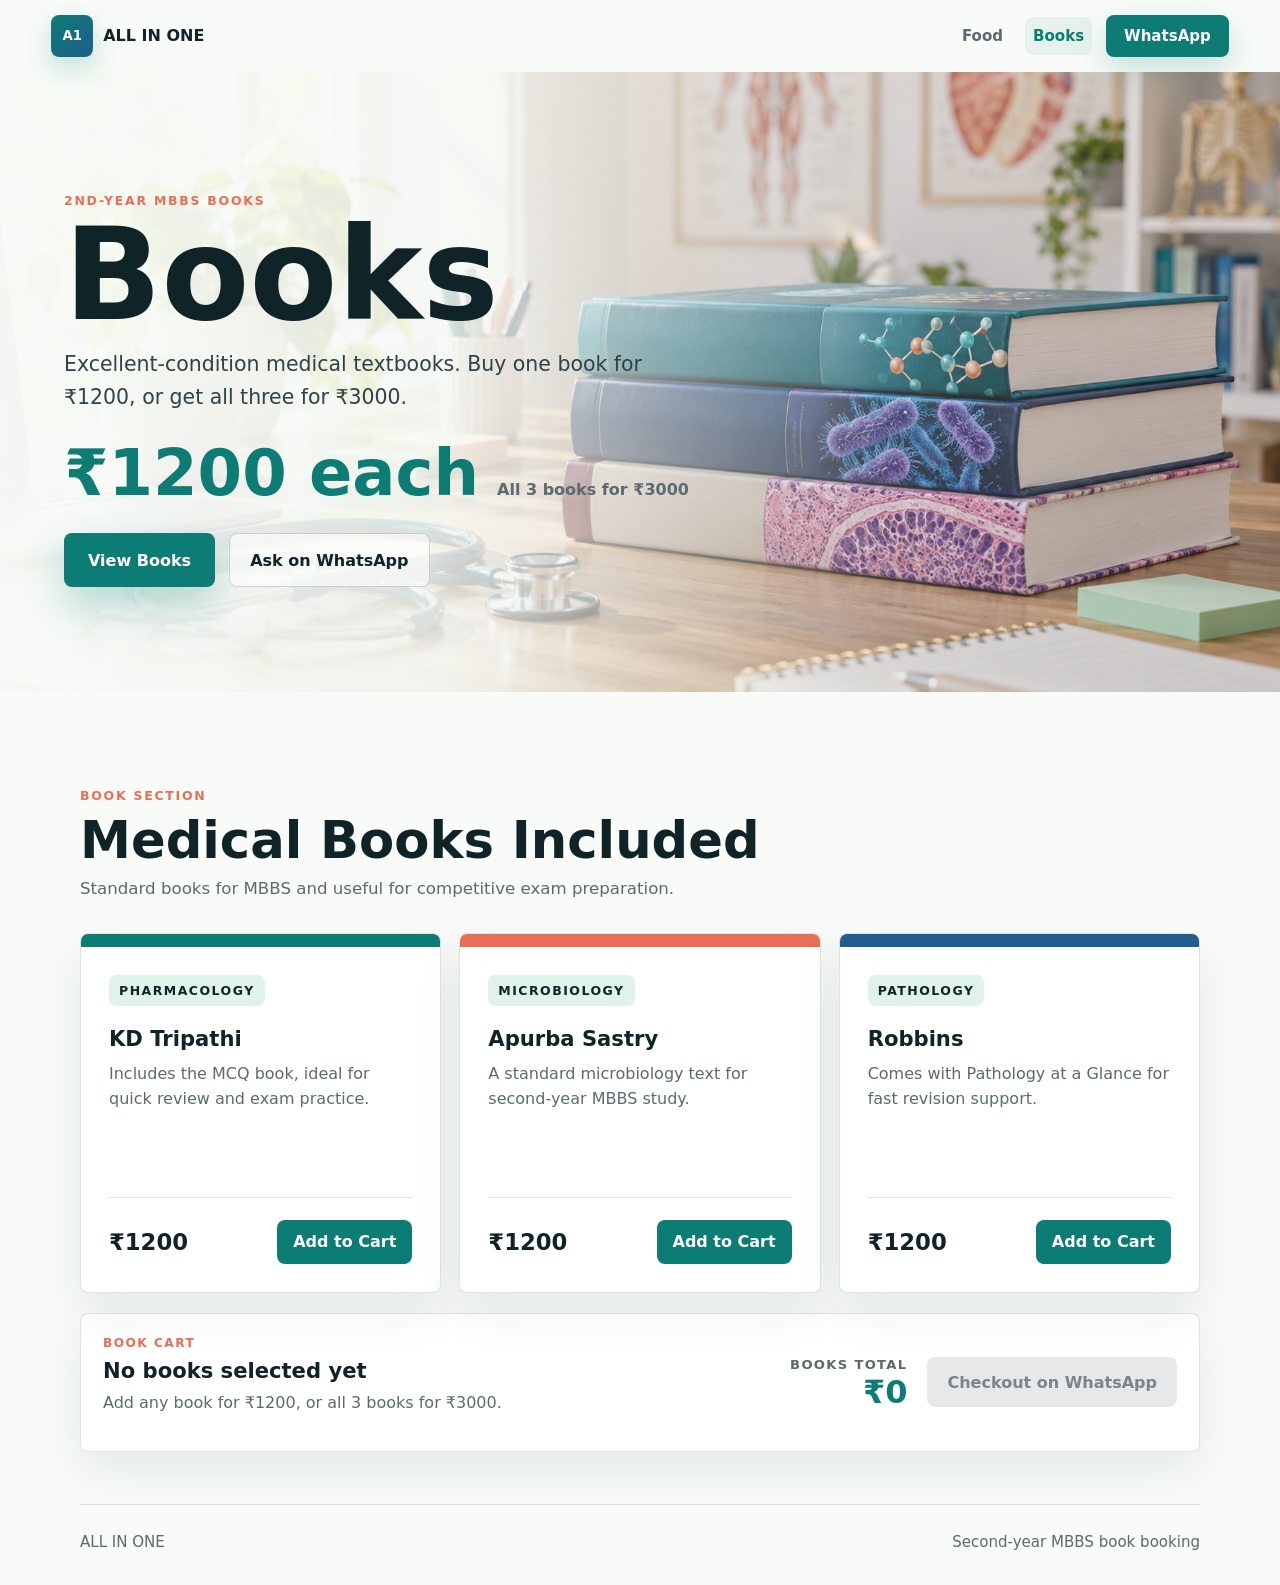
==== books.html @ ade4d728 "Initial commit: PES ALL IN ONE web application" ====
<!DOCTYPE html>
<html lang="en">
  <head>
    <meta charset="UTF-8" />
    <meta name="viewport" content="width=device-width, initial-scale=1.0" />
    <title>ALL IN ONE | MBBS Books</title>
    <meta
      name="description"
      content="Second-year MBBS books: KD Tripathi, Apurba Sastry, and Robbins. Book through WhatsApp."
    />
    <link rel="stylesheet" href="styles.css" />
  </head>
  <body data-page="books">
    <header class="site-header" aria-label="ALL IN ONE books header">
      <a class="brand" href="index.html" aria-label="ALL IN ONE home">
        <span class="brand-mark">A1</span>
        <span>ALL IN ONE</span>
      </a>
      <nav class="nav-actions" aria-label="Primary pages">
        <a href="food.html">Food</a>
        <a class="active" href="books.html">Books</a>
        <a class="nav-button js-whatsapp-link" href="#">WhatsApp</a>
      </nav>
    </header>

    <main>
      <section class="hero page-hero" aria-label="Books hero">
        <img
          class="hero-image"
          src="assets/medico-books-hero.png"
          alt="A neat study desk with stacked medical textbooks and a stethoscope"
        />
        <div class="hero-overlay" aria-hidden="true"></div>
        <div class="hero-content">
          <p class="eyebrow">2nd-Year MBBS Books</p>
          <h1>Books</h1>
          <p class="hero-copy">
            Excellent-condition medical textbooks. Buy one book for ₹1200, or get all three for ₹3000.
          </p>
          <div class="hero-price" aria-label="Book prices">
            <span class="price">₹1200 each</span>
            <span class="compare">All 3 books for ₹3000</span>
          </div>
          <div class="hero-actions">
            <a class="primary-action" href="#books-menu">View Books</a>
            <a class="secondary-action js-whatsapp-link" href="#">Ask on WhatsApp</a>
          </div>
        </div>
      </section>

      <section class="catalog-section" id="books-menu" aria-labelledby="books-title">
        <div class="section-heading">
          <p class="eyebrow">Book Section</p>
          <h2 id="books-title">Medical Books Included</h2>
          <p class="section-copy">Standard books for MBBS and useful for competitive exam preparation.</p>
        </div>

        <div class="book-grid">
          <article class="book-card">
            <div class="book-color pharmacology" aria-hidden="true"></div>
            <div class="book-details">
              <p class="subject">Pharmacology</p>
              <h3>KD Tripathi</h3>
              <p>Includes the MCQ book, ideal for quick review and exam practice.</p>
              <div class="book-buy-row">
                <span class="book-price">₹1200</span>
                <button class="cart-button js-cart-toggle" type="button" data-book-id="kd-tripathi">Add to Cart</button>
              </div>
            </div>
          </article>

          <article class="book-card">
            <div class="book-color microbiology" aria-hidden="true"></div>
            <div class="book-details">
              <p class="subject">Microbiology</p>
              <h3>Apurba Sastry</h3>
              <p>A standard microbiology text for second-year MBBS study.</p>
              <div class="book-buy-row">
                <span class="book-price">₹1200</span>
                <button class="cart-button js-cart-toggle" type="button" data-book-id="apurba-sastry">Add to Cart</button>
              </div>
            </div>
          </article>

          <article class="book-card">
            <div class="book-color pathology" aria-hidden="true"></div>
            <div class="book-details">
              <p class="subject">Pathology</p>
              <h3>Robbins</h3>
              <p>Comes with Pathology at a Glance for fast revision support.</p>
              <div class="book-buy-row">
                <span class="book-price">₹1200</span>
                <button class="cart-button js-cart-toggle" type="button" data-book-id="robbins">Add to Cart</button>
              </div>
            </div>
          </article>
        </div>

        <aside class="cart-panel" aria-label="Books cart summary">
          <div>
            <div class="cart-header-row">
              <p class="cart-label">Book Cart</p>
              <button type="button" class="cart-clear-btn" id="cart-clear-btn" style="display: none;" aria-label="Clear all books">Clear all</button>
            </div>
            <h3 id="cart-title">No books selected yet</h3>
            <p class="cart-note" id="cart-note">Add any book for ₹1200, or all 3 books for ₹3000.</p>
            <ul class="cart-items" id="cart-items"></ul>
          </div>
          <div class="cart-total" aria-live="polite">
            <span id="cart-total-label">Books Total</span>
            <strong id="cart-total">₹0</strong>
          </div>
          <a class="cart-checkout js-whatsapp-link" href="#" aria-disabled="true">Checkout on WhatsApp</a>
        </aside>
      </section>
    </main>

    <footer class="site-footer">
      <span>ALL IN ONE</span>
      <span>Second-year MBBS book booking</span>
    </footer>

    <script src="script.js"></script>
  </body>
</html>
---- styles.css ----
:root {
  --ink: #102326;
  --muted: #5c6a70;
  --paper: #f8fbf7;
  --teal: #0d7c75;
  --mint: #dff3ea;
  --coral: #e86f56;
  --sun: #f8c867;
  --blue: #1f5d8c;
  --line: rgba(16, 35, 38, 0.12);
  --shadow: 0 24px 70px rgba(16, 35, 38, 0.16);
  font-family: Inter, ui-sans-serif, system-ui, -apple-system, BlinkMacSystemFont, "Segoe UI", sans-serif;
}

* {
  box-sizing: border-box;
}

html {
  scroll-behavior: smooth;
}

body {
  margin: 0;
  color: var(--ink);
  background: var(--paper);
  min-width: 320px;
}

a {
  color: inherit;
  text-decoration: none;
}

button,
select,
a {
  -webkit-tap-highlight-color: transparent;
}

a:focus-visible,
button:focus-visible,
select:focus-visible {
  outline: 3px solid rgba(232, 111, 86, 0.45);
  outline-offset: 3px;
}

.site-header {
  position: sticky;
  top: 0;
  z-index: 20;
  display: flex;
  align-items: center;
  justify-content: space-between;
  gap: 18px;
  min-height: 72px;
  padding: 14px clamp(18px, 4vw, 56px);
  border-bottom: 1px solid rgba(255, 255, 255, 0.26);
  background: rgba(248, 251, 247, 0.86);
  backdrop-filter: blur(18px);
}

.brand {
  display: inline-flex;
  align-items: center;
  gap: 10px;
  font-weight: 800;
  letter-spacing: 0;
  transition: transform 160ms ease;
}

.brand:hover {
  transform: translateY(-1px);
}

.brand-mark {
  display: grid;
  place-items: center;
  width: 42px;
  height: 42px;
  border-radius: 8px;
  color: #fff;
  background: linear-gradient(135deg, var(--teal), var(--blue));
  box-shadow: 0 10px 28px rgba(13, 124, 117, 0.24);
  font-size: 0.83rem;
}

.nav-actions {
  display: flex;
  align-items: center;
  gap: 14px;
  color: var(--muted);
  font-weight: 700;
  font-size: 0.94rem;
}

.nav-actions a {
  border-radius: 8px;
  transition: color 160ms ease, background 160ms ease, transform 160ms ease;
}

.nav-actions a:not(.nav-button) {
  padding: 10px 8px;
}

.nav-actions a:hover {
  color: var(--teal);
  transform: translateY(-1px);
}

.nav-actions a.active {
  color: var(--teal);
  background: rgba(13, 124, 117, 0.08);
}

.nav-button {
  display: inline-flex;
  align-items: center;
  justify-content: center;
  min-height: 42px;
  padding: 0 18px;
  border-radius: 8px;
  color: #fff;
  background: var(--teal);
  box-shadow: 0 12px 30px rgba(13, 124, 117, 0.22);
}

.nav-button:hover {
  color: #fff;
  background: #0b6d67;
  box-shadow: 0 16px 34px rgba(13, 124, 117, 0.28);
}

.hero {
  position: relative;
  min-height: min(760px, calc(100svh - 66px));
  isolation: isolate;
  overflow: hidden;
  display: grid;
  align-items: center;
  padding: clamp(44px, 7vw, 92px) clamp(18px, 5vw, 74px);
}

.landing-hero {
  position: relative;
  min-height: min(760px, calc(100svh - 66px));
  isolation: isolate;
  overflow: hidden;
  display: grid;
  align-items: center;
  padding: clamp(44px, 7vw, 92px) clamp(18px, 5vw, 74px);
}

.page-hero {
  min-height: min(620px, calc(100svh - 66px));
}

.hero-image,
.hero-overlay {
  position: absolute;
  inset: 0;
  width: 100%;
  height: 100%;
}

.hero-image {
  z-index: -3;
  object-fit: cover;
  object-position: 64% center;
}

.hero-overlay {
  z-index: -2;
  background:
    linear-gradient(90deg, rgba(248, 251, 247, 0.98) 0%, rgba(248, 251, 247, 0.88) 33%, rgba(248, 251, 247, 0.22) 69%, rgba(248, 251, 247, 0.05) 100%),
    linear-gradient(0deg, rgba(16, 35, 38, 0.1), rgba(16, 35, 38, 0.02));
}

.hero-content {
  max-width: 670px;
  padding-top: 16px;
}

.landing-content {
  max-width: 900px;
  padding-top: 16px;
}

.eyebrow {
  margin: 0 0 12px;
  color: var(--coral);
  font-size: 0.78rem;
  font-weight: 900;
  letter-spacing: 0.14em;
  text-transform: uppercase;
}

h1,
h2,
h3,
p {
  margin-top: 0;
}

h1 {
  margin-bottom: 18px;
  font-size: clamp(3.5rem, 10vw, 8.5rem);
  line-height: 0.86;
  letter-spacing: 0;
}

h2 {
  margin-bottom: 10px;
  font-size: clamp(2rem, 4vw, 3.6rem);
  line-height: 1;
  letter-spacing: 0;
}

h3 {
  margin-bottom: 10px;
  font-size: 1.32rem;
  letter-spacing: 0;
}

.hero-copy {
  max-width: 590px;
  color: #2f4248;
  font-size: clamp(1.05rem, 2vw, 1.28rem);
  line-height: 1.6;
}

.hero-price {
  display: flex;
  align-items: baseline;
  flex-wrap: wrap;
  gap: 12px 18px;
  margin: 28px 0;
}

.price {
  font-size: clamp(2.4rem, 5vw, 4.4rem);
  line-height: 1;
  font-weight: 900;
  color: var(--teal);
}

.compare {
  color: var(--muted);
  font-weight: 800;
}

.hero-actions {
  display: flex;
  align-items: center;
  flex-wrap: wrap;
  gap: 14px;
}

.choice-grid {
  display: grid;
  grid-template-columns: repeat(2, minmax(0, 1fr));
  gap: 18px;
  max-width: 840px;
  margin-top: 36px;
}

.choice-card {
  display: grid;
  grid-template-columns: auto 1fr;
  align-items: center;
  gap: 16px;
  min-height: 138px;
  padding: 22px;
  border: 1px solid rgba(16, 35, 38, 0.12);
  border-radius: 8px;
  background: rgba(255, 255, 255, 0.82);
  box-shadow: 0 20px 54px rgba(16, 35, 38, 0.14);
  backdrop-filter: blur(12px);
  transition: transform 180ms ease, box-shadow 180ms ease, border-color 180ms ease;
}

.choice-card:hover {
  transform: translateY(-4px);
  border-color: rgba(13, 124, 117, 0.28);
  box-shadow: 0 24px 64px rgba(16, 35, 38, 0.18);
}

.choice-icon {
  display: grid;
  place-items: center;
  width: 58px;
  height: 58px;
  border-radius: 8px;
  color: #fff;
  font-weight: 900;
}

.food-choice .choice-icon {
  background: linear-gradient(135deg, var(--coral), var(--sun));
}

.book-choice .choice-icon {
  background: linear-gradient(135deg, var(--teal), var(--blue));
}

.choice-card strong,
.choice-card small {
  display: block;
}

.choice-card strong {
  margin-bottom: 8px;
  font-size: 1.42rem;
}

.choice-card small {
  color: var(--muted);
  font-size: 0.96rem;
  line-height: 1.45;
}

.primary-action,
.secondary-action {
  display: inline-flex;
  align-items: center;
  justify-content: center;
  min-height: 54px;
  border-radius: 8px;
  font-weight: 900;
  transition: transform 160ms ease, box-shadow 160ms ease, background 160ms ease, border-color 160ms ease, color 160ms ease;
}

.primary-action {
  gap: 10px;
  padding: 0 24px;
  color: #fff;
  background: var(--teal);
  box-shadow: 0 18px 42px rgba(13, 124, 117, 0.28);
}

.primary-action:hover {
  transform: translateY(-2px);
  background: #0b6d67;
  box-shadow: 0 22px 50px rgba(13, 124, 117, 0.34);
}

.primary-action.dark {
  background: var(--ink);
  box-shadow: none;
}

.secondary-action {
  padding: 0 20px;
  border: 1px solid rgba(16, 35, 38, 0.18);
  background: rgba(255, 255, 255, 0.62);
  color: var(--ink);
}

.secondary-action:hover {
  transform: translateY(-2px);
  border-color: rgba(13, 124, 117, 0.36);
  background: #fff;
  box-shadow: 0 14px 32px rgba(16, 35, 38, 0.1);
}

.button-icon {
  display: inline-grid;
  place-items: center;
  width: 22px;
  height: 22px;
  flex: 0 0 auto;
}

.button-icon svg {
  display: block;
  width: 100%;
  height: 100%;
  fill: currentColor;
}

.value-strip {
  display: grid;
  grid-template-columns: repeat(3, minmax(0, 1fr));
  gap: 1px;
  width: min(1120px, calc(100% - 36px));
  margin: -44px auto 0;
  position: relative;
  z-index: 4;
  overflow: hidden;
  border-radius: 8px;
  background: var(--line);
  box-shadow: var(--shadow);
}

.value-strip div {
  min-height: 118px;
  padding: 26px;
  background: #fff;
}

.value-strip strong,
.value-strip span {
  display: block;
}

.value-strip strong {
  margin-bottom: 8px;
  font-size: 1.05rem;
}

.value-strip span {
  color: var(--muted);
  line-height: 1.45;
}

.catalog-section {
  width: min(1120px, calc(100% - 36px));
  margin: 96px auto 0;
}

.section-heading {
  max-width: 760px;
  margin-bottom: 30px;
}

.section-copy {
  margin-bottom: 0;
  color: var(--muted);
  font-size: 1.04rem;
  line-height: 1.6;
}

.books-section {
  margin-top: 72px;
}

.book-grid {
  display: grid;
  grid-template-columns: repeat(auto-fit, minmax(min(100%, 260px), 1fr));
  gap: 18px;
}

.food-grid {
  display: grid;
  grid-template-columns: repeat(auto-fit, minmax(min(100%, 260px), 1fr));
  gap: 18px;
}

.food-card {
  display: grid;
  gap: 18px;
  min-height: 370px;
  padding: 24px;
  border: 1px solid var(--line);
  border-radius: 8px;
  background: #fff;
  box-shadow: 0 18px 46px rgba(16, 35, 38, 0.08);
  transition: transform 180ms ease, box-shadow 180ms ease, border-color 180ms ease;
}

.food-card:hover,
.book-card:hover {
  transform: translateY(-4px);
  border-color: rgba(13, 124, 117, 0.24);
  box-shadow: 0 24px 58px rgba(16, 35, 38, 0.13);
}

.food-icon {
  display: grid;
  place-items: center;
  width: 56px;
  height: 56px;
  border-radius: 8px;
  color: #fff;
  background: linear-gradient(135deg, var(--coral), var(--sun));
  font-size: 0.86rem;
  font-weight: 900;
}

.food-card p:not(.subject) {
  margin-bottom: 0;
  color: var(--muted);
  line-height: 1.6;
}

.food-card label {
  display: grid;
  gap: 8px;
  margin-top: auto;
  color: var(--muted);
  font-size: 0.82rem;
  font-weight: 900;
  text-transform: uppercase;
  letter-spacing: 0.1em;
}

.food-serving {
  width: 100%;
  min-height: 46px;
  padding: 0 12px;
  border: 1px solid var(--line);
  border-radius: 8px;
  color: var(--ink);
  background: #fff;
  font: inherit;
  font-weight: 800;
  text-transform: none;
  letter-spacing: 0;
  transition: border-color 160ms ease, box-shadow 160ms ease;
}

.food-serving:hover,
.food-serving:focus {
  border-color: rgba(13, 124, 117, 0.44);
  box-shadow: 0 0 0 4px rgba(13, 124, 117, 0.08);
}

.book-card {
  display: grid;
  grid-template-rows: 13px 1fr;
  min-height: 360px;
  overflow: hidden;
  border: 1px solid var(--line);
  border-radius: 8px;
  background: #fff;
  box-shadow: 0 18px 46px rgba(16, 35, 38, 0.08);
  transition: transform 180ms ease, box-shadow 180ms ease, border-color 180ms ease;
}

.book-color {
  width: 100%;
}

.pharmacology {
  background: var(--teal);
}

.microbiology {
  background: var(--coral);
}

.pathology {
  background: var(--blue);
}

.book-details {
  display: flex;
  flex-direction: column;
  padding: 28px;
}

.subject {
  width: fit-content;
  margin-bottom: 20px;
  padding: 8px 10px;
  border-radius: 8px;
  color: var(--ink);
  background: var(--mint);
  font-size: 0.78rem;
  font-weight: 900;
  text-transform: uppercase;
  letter-spacing: 0.12em;
}

.book-details > p:last-of-type {
  margin-bottom: 24px;
  color: var(--muted);
  line-height: 1.6;
}

.book-buy-row {
  display: flex;
  align-items: center;
  justify-content: space-between;
  gap: 12px;
  margin-top: auto;
  padding-top: 22px;
  border-top: 1px solid var(--line);
}

.book-price {
  color: var(--ink);
  font-size: 1.42rem;
  font-weight: 900;
}

.cart-button,
.cart-checkout {
  border: 0;
  border-radius: 8px;
  font: inherit;
  font-weight: 900;
  cursor: pointer;
  transition: transform 160ms ease, background 160ms ease, color 160ms ease, box-shadow 160ms ease;
}

.cart-button {
  min-height: 44px;
  padding: 0 16px;
  color: #fff;
  background: var(--teal);
}

.cart-button:hover,
.cart-checkout:hover {
  transform: translateY(-2px);
  box-shadow: 0 14px 30px rgba(16, 35, 38, 0.16);
}

.cart-button:hover {
  background: #0b6d67;
}

.cart-button.is-selected {
  color: var(--ink);
  background: var(--sun);
}

.cart-panel {
  display: grid;
  grid-template-columns: 1fr auto auto;
  align-items: center;
  gap: 20px;
  margin-top: 20px;
  padding: 22px;
  border: 1px solid var(--line);
  border-radius: 8px;
  background: #fff;
  box-shadow: 0 18px 46px rgba(16, 35, 38, 0.08);
}

.cart-header-row {
  display: flex;
  align-items: center;
  justify-content: space-between;
  gap: 12px;
  margin-bottom: 8px;
}

.cart-label {
  margin-bottom: 0;
  color: var(--coral);
  font-size: 0.76rem;
  font-weight: 900;
  letter-spacing: 0.12em;
  text-transform: uppercase;
}

.cart-clear-btn {
  display: inline-flex;
  align-items: center;
  gap: 4px;
  padding: 4px 10px;
  border: 1px solid rgba(220, 38, 38, 0.25);
  border-radius: 6px;
  background: rgba(220, 38, 38, 0.08);
  color: #dc2626;
  font-family: inherit;
  font-size: 0.76rem;
  font-weight: 700;
  cursor: pointer;
  transition: all 0.2s ease;
}

.cart-clear-btn:hover {
  background: #dc2626;
  color: #ffffff;
  border-color: #dc2626;
  box-shadow: 0 4px 12px rgba(220, 38, 38, 0.2);
}

.cart-panel h3 {
  margin-bottom: 8px;
}

.cart-note {
  margin-bottom: 0;
  color: var(--muted);
  line-height: 1.5;
}

.cart-items {
  display: grid;
  gap: 8px;
  margin: 14px 0 0;
  padding: 0;
  list-style: none;
}

.cart-items li {
  display: flex;
  align-items: center;
  justify-content: space-between;
  gap: 12px;
  padding: 8px 12px;
  border-radius: 8px;
  color: var(--ink);
  background: var(--mint);
  font-weight: 800;
  line-height: 1.35;
  transition: transform 0.15s ease, background 0.15s ease;
}

.cart-item-name {
  flex: 1;
  min-width: 0;
  word-break: break-word;
}

.cart-item-remove {
  display: inline-flex;
  align-items: center;
  gap: 6px;
  padding: 5px 10px;
  border: 1px solid rgba(220, 38, 38, 0.25);
  border-radius: 6px;
  background: #ffffff;
  color: #dc2626;
  font-family: inherit;
  font-size: 0.78rem;
  font-weight: 700;
  line-height: 1;
  cursor: pointer;
  flex-shrink: 0;
  transition: all 0.18s ease;
  box-shadow: 0 1px 3px rgba(16, 35, 38, 0.06);
}

.cart-item-remove svg {
  display: block;
  flex-shrink: 0;
}

.cart-item-remove:hover {
  background: #dc2626;
  border-color: #dc2626;
  color: #ffffff;
  transform: translateY(-1px);
  box-shadow: 0 4px 12px rgba(220, 38, 38, 0.25);
}

.cart-item-remove:active {
  transform: translateY(0);
}

.cart-total {
  display: grid;
  gap: 4px;
  min-width: 118px;
  text-align: right;
}

.cart-total span {
  color: var(--muted);
  font-size: 0.82rem;
  font-weight: 800;
  text-transform: uppercase;
  letter-spacing: 0.1em;
}

.cart-total strong {
  color: var(--teal);
  font-size: 2rem;
  line-height: 1;
}

.cart-checkout {
  display: inline-flex;
  align-items: center;
  justify-content: center;
  min-height: 50px;
  padding: 0 20px;
  color: #fff;
  background: var(--ink);
  white-space: nowrap;
}

.cart-checkout[aria-disabled="true"] {
  pointer-events: none;
  color: rgba(16, 35, 38, 0.5);
  background: rgba(16, 35, 38, 0.1);
}

.booking-section {
  display: flex;
  align-items: center;
  justify-content: space-between;
  gap: 28px;
  width: min(1120px, calc(100% - 36px));
  margin: 42px auto 0;
  padding: clamp(28px, 5vw, 52px);
  border-radius: 8px;
  color: #fff;
  background:
    linear-gradient(135deg, rgba(16, 35, 38, 0.96), rgba(13, 124, 117, 0.92)),
    radial-gradient(circle at 85% 20%, rgba(248, 200, 103, 0.42), transparent 28%);
}

.booking-copy {
  max-width: 680px;
}

.booking-copy .eyebrow {
  color: var(--sun);
}

.booking-copy p:last-child {
  margin-bottom: 0;
  color: rgba(255, 255, 255, 0.78);
  line-height: 1.6;
}

.site-footer {
  display: flex;
  align-items: center;
  justify-content: space-between;
  gap: 16px;
  width: min(1120px, calc(100% - 36px));
  margin: 52px auto 0;
  padding: 28px 0 34px;
  color: var(--muted);
  border-top: 1px solid var(--line);
  font-size: 0.94rem;
}

@media (max-width: 920px) {
  .cart-panel {
    grid-template-columns: 1fr;
    align-items: stretch;
  }

  .cart-total {
    text-align: left;
  }

  .cart-checkout {
    width: 100%;
  }
}

@media (max-width: 820px) {
  .site-header {
    min-height: 64px;
    padding-block: 12px;
  }

  .nav-actions {
    gap: 8px;
    font-size: 0.9rem;
  }

  .nav-actions a:not(.nav-button) {
    padding-inline: 7px;
  }

  .hero,
  .landing-hero,
  .page-hero {
    min-height: auto;
    padding: 58px 18px 86px;
  }

  .hero-image {
    object-position: 72% center;
  }

  .hero-overlay {
    background:
      linear-gradient(180deg, rgba(248, 251, 247, 0.98) 0%, rgba(248, 251, 247, 0.91) 55%, rgba(248, 251, 247, 0.36) 100%),
      linear-gradient(90deg, rgba(248, 251, 247, 0.96), rgba(248, 251, 247, 0.5));
  }

  h1 {
    font-size: clamp(3.2rem, 16vw, 5.8rem);
  }

  h2 {
    font-size: clamp(2rem, 8vw, 3.1rem);
  }

  .choice-grid,
  .booking-section {
    grid-template-columns: 1fr;
  }

  .value-strip {
    grid-template-columns: 1fr;
    margin-top: -44px;
  }

  .value-strip div {
    min-height: auto;
  }

  .booking-section {
    display: grid;
  }

  .catalog-section {
    margin-top: 72px;
  }
}

@media (max-width: 620px) {
  .site-header {
    align-items: stretch;
    flex-direction: column;
    gap: 10px;
    padding-inline: 14px;
  }

  .brand {
    justify-content: space-between;
    width: 100%;
  }

  .nav-actions {
    display: grid;
    grid-template-columns: repeat(3, minmax(0, 1fr));
    width: 100%;
  }

  .nav-actions a {
    justify-content: center;
    text-align: center;
  }

  .nav-actions:not(:has(.nav-button)) {
    grid-template-columns: repeat(2, minmax(0, 1fr));
  }

  .nav-button {
    min-height: 40px;
    padding: 0 10px;
  }

  .hero-actions,
  .choice-card,
  .primary-action,
  .secondary-action {
    width: 100%;
  }

  .choice-card {
    grid-template-columns: 1fr;
    min-height: auto;
  }

  .hero-price {
    display: grid;
    gap: 8px;
  }

  .price {
    font-size: clamp(2rem, 11vw, 3.1rem);
  }

  .book-card,
  .food-card {
    min-height: auto;
  }

  .book-buy-row {
    align-items: stretch;
    flex-direction: column;
  }

  .cart-button {
    width: 100%;
  }

  .site-footer {
    display: grid;
  }
}

@media (max-width: 420px) {
  .hero,
  .landing-hero,
  .page-hero {
    padding-top: 42px;
    padding-bottom: 68px;
  }

  h1 {
    font-size: clamp(2.8rem, 15vw, 4.2rem);
  }

  .hero-copy,
  .section-copy {
    font-size: 1rem;
  }

  .catalog-section,
  .site-footer {
    width: min(100% - 28px, 1120px);
  }

  .food-card,
  .book-details,
  .cart-panel {
    padding: 20px;
  }
}
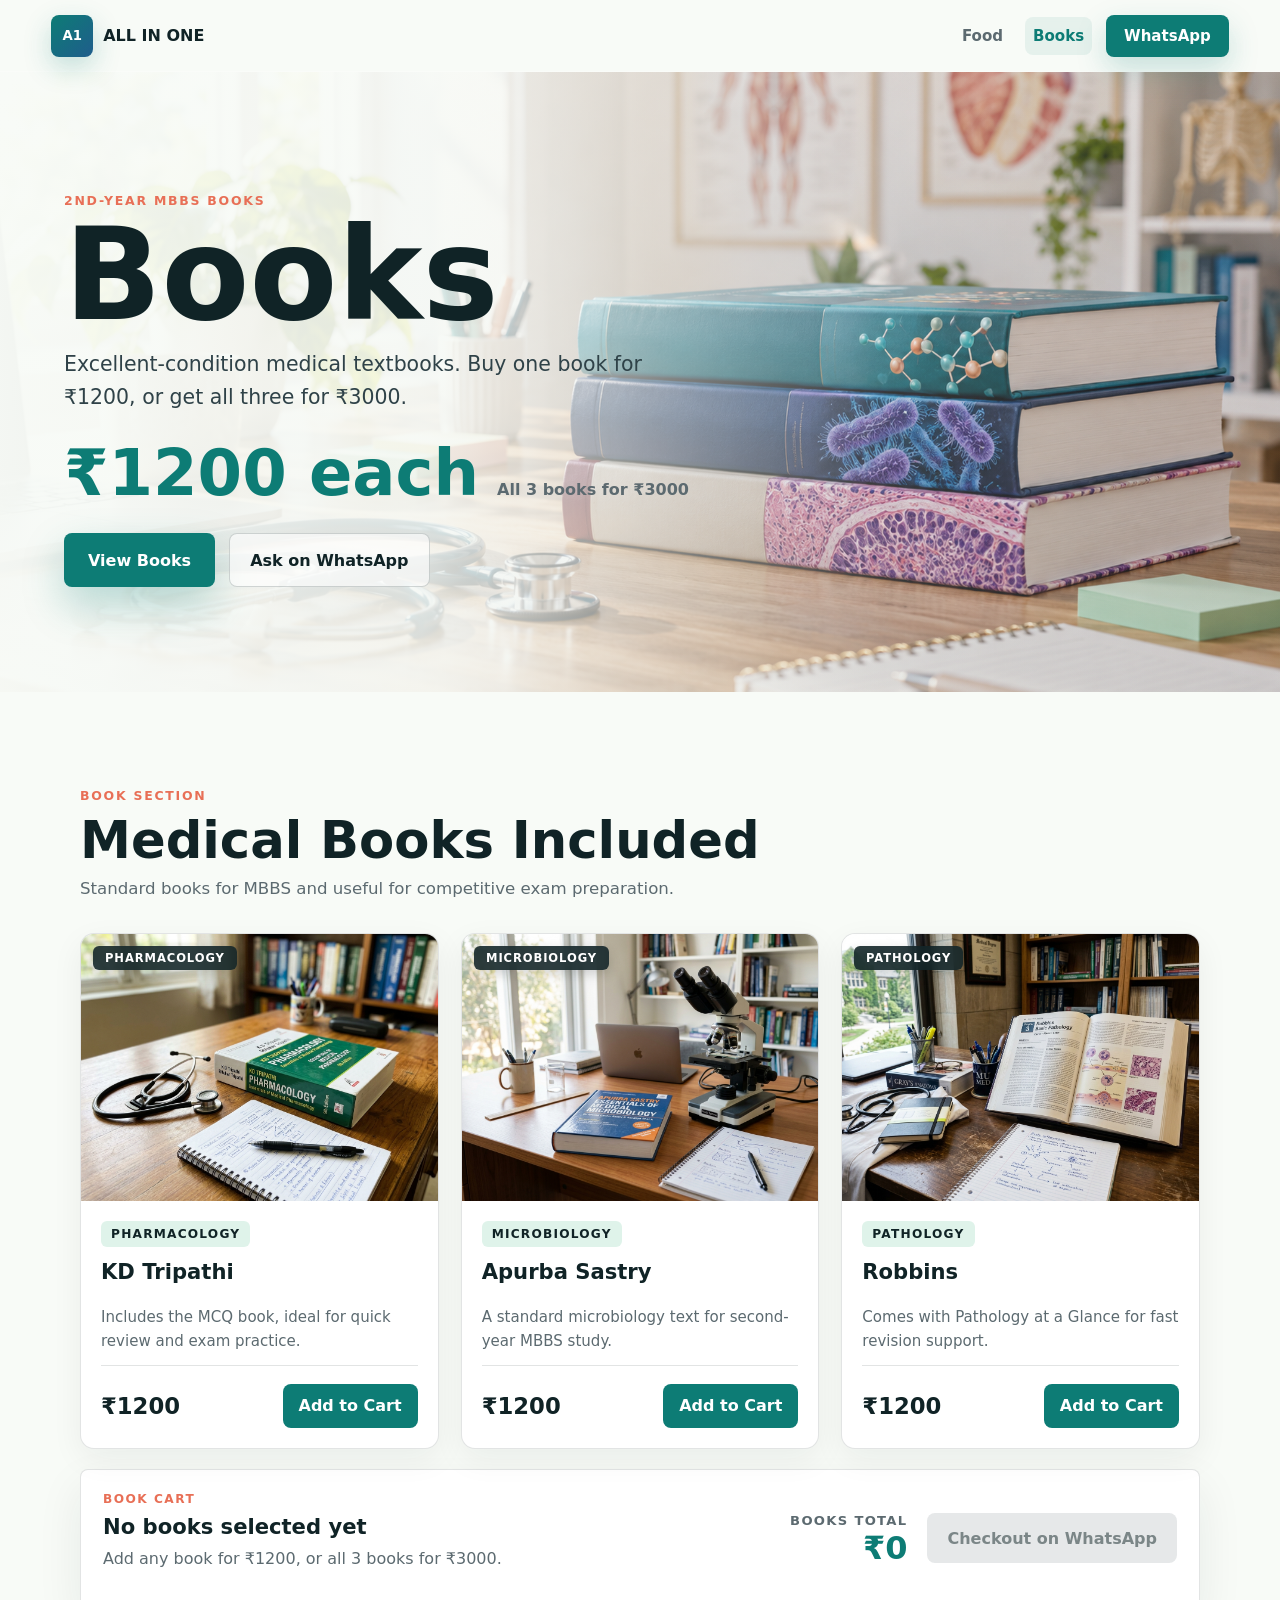
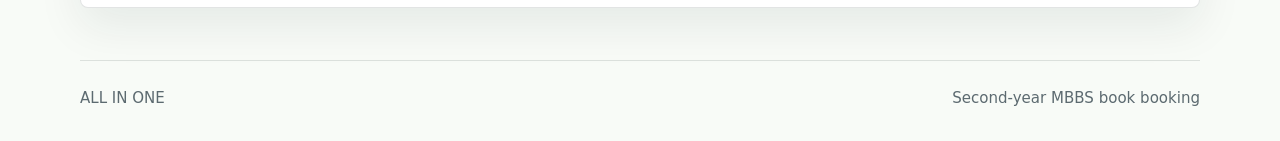
==== commit f341a8c6: "Add high clarity food and book images with enhanced mobile responsiveness" ====
--- a/books.html
+++ b/books.html
@@ -57,7 +57,10 @@
 
         <div class="book-grid">
           <article class="book-card">
-            <div class="book-color pharmacology" aria-hidden="true"></div>
+            <div class="book-media">
+              <img src="assets/book-pharmacology.jpg" alt="KD Tripathi Pharmacology" class="book-img" loading="lazy" />
+              <span class="book-badge">Pharmacology</span>
+            </div>
             <div class="book-details">
               <p class="subject">Pharmacology</p>
               <h3>KD Tripathi</h3>
@@ -70,7 +73,10 @@
           </article>
 
           <article class="book-card">
-            <div class="book-color microbiology" aria-hidden="true"></div>
+            <div class="book-media">
+              <img src="assets/book-microbiology.jpg" alt="Apurba Sastry Microbiology" class="book-img" loading="lazy" />
+              <span class="book-badge">Microbiology</span>
+            </div>
             <div class="book-details">
               <p class="subject">Microbiology</p>
               <h3>Apurba Sastry</h3>
@@ -83,7 +89,10 @@
           </article>
 
           <article class="book-card">
-            <div class="book-color pathology" aria-hidden="true"></div>
+            <div class="book-media">
+              <img src="assets/book-pathology.jpg" alt="Robbins Pathology" class="book-img" loading="lazy" />
+              <span class="book-badge">Pathology</span>
+            </div>
             <div class="book-details">
               <p class="subject">Pathology</p>
               <h3>Robbins</h3>
--- a/styles.css
+++ b/styles.css
@@ -440,47 +440,91 @@
   gap: 18px;
 }
 
-.food-grid {
-  display: grid;
-  grid-template-columns: repeat(auto-fit, minmax(min(100%, 260px), 1fr));
-  gap: 18px;
-}
-
-.food-card {
-  display: grid;
-  gap: 18px;
-  min-height: 370px;
-  padding: 24px;
+.food-grid,
+.book-grid {
+  display: grid;
+  grid-template-columns: repeat(auto-fill, minmax(280px, 1fr));
+  gap: 22px;
+}
+
+.food-card,
+.book-card {
+  display: flex;
+  flex-direction: column;
+  overflow: hidden;
   border: 1px solid var(--line);
-  border-radius: 8px;
+  border-radius: 14px;
   background: #fff;
-  box-shadow: 0 18px 46px rgba(16, 35, 38, 0.08);
-  transition: transform 180ms ease, box-shadow 180ms ease, border-color 180ms ease;
+  box-shadow: 0 10px 32px rgba(16, 35, 38, 0.06);
+  transition: transform 220ms ease, box-shadow 220ms ease, border-color 220ms ease;
 }
 
 .food-card:hover,
 .book-card:hover {
   transform: translateY(-4px);
-  border-color: rgba(13, 124, 117, 0.24);
-  box-shadow: 0 24px 58px rgba(16, 35, 38, 0.13);
-}
-
-.food-icon {
-  display: grid;
-  place-items: center;
-  width: 56px;
-  height: 56px;
-  border-radius: 8px;
+  border-color: rgba(13, 124, 117, 0.3);
+  box-shadow: 0 20px 48px rgba(16, 35, 38, 0.12);
+}
+
+.food-media,
+.book-media {
+  position: relative;
+  width: 100%;
+  aspect-ratio: 4 / 3;
+  overflow: hidden;
+  background: #edf3f0;
+}
+
+.food-img,
+.book-img {
+  width: 100%;
+  height: 100%;
+  object-fit: cover;
+  display: block;
+  transition: transform 380ms cubic-bezier(0.16, 1, 0.3, 1);
+}
+
+.food-card:hover .food-img,
+.book-card:hover .book-img {
+  transform: scale(1.05);
+}
+
+.food-badge,
+.book-badge {
+  position: absolute;
+  top: 12px;
+  left: 12px;
+  padding: 5px 12px;
+  border-radius: 6px;
+  background: rgba(16, 35, 38, 0.88);
+  backdrop-filter: blur(8px);
+  -webkit-backdrop-filter: blur(8px);
   color: #fff;
-  background: linear-gradient(135deg, var(--coral), var(--sun));
-  font-size: 0.86rem;
-  font-weight: 900;
+  font-size: 0.72rem;
+  font-weight: 800;
+  letter-spacing: 0.08em;
+  text-transform: uppercase;
+  box-shadow: 0 4px 12px rgba(0, 0, 0, 0.16);
+}
+
+.food-body {
+  display: flex;
+  flex-direction: column;
+  flex: 1;
+  padding: 20px;
+  gap: 16px;
+}
+
+.food-body > div:first-child {
+  display: grid;
+  gap: 6px;
 }
 
 .food-card p:not(.subject) {
   margin-bottom: 0;
   color: var(--muted);
-  line-height: 1.6;
+  line-height: 1.55;
+  font-size: 0.94rem;
 }
 
 .food-card label {
@@ -496,76 +540,54 @@
 
 .food-serving {
   width: 100%;
-  min-height: 46px;
-  padding: 0 12px;
+  min-height: 48px;
+  padding: 0 14px;
   border: 1px solid var(--line);
   border-radius: 8px;
   color: var(--ink);
   background: #fff;
-  font: inherit;
-  font-weight: 800;
+  font-family: inherit;
+  font-size: 1rem;
+  font-weight: 700;
   text-transform: none;
   letter-spacing: 0;
   transition: border-color 160ms ease, box-shadow 160ms ease;
+  cursor: pointer;
 }
 
 .food-serving:hover,
 .food-serving:focus {
-  border-color: rgba(13, 124, 117, 0.44);
-  box-shadow: 0 0 0 4px rgba(13, 124, 117, 0.08);
-}
-
-.book-card {
-  display: grid;
-  grid-template-rows: 13px 1fr;
-  min-height: 360px;
-  overflow: hidden;
-  border: 1px solid var(--line);
-  border-radius: 8px;
-  background: #fff;
-  box-shadow: 0 18px 46px rgba(16, 35, 38, 0.08);
-  transition: transform 180ms ease, box-shadow 180ms ease, border-color 180ms ease;
-}
-
-.book-color {
-  width: 100%;
-}
-
-.pharmacology {
-  background: var(--teal);
-}
-
-.microbiology {
-  background: var(--coral);
-}
-
-.pathology {
-  background: var(--blue);
+  border-color: rgba(13, 124, 117, 0.5);
+  box-shadow: 0 0 0 4px rgba(13, 124, 117, 0.1);
+  outline: none;
 }
 
 .book-details {
   display: flex;
   flex-direction: column;
-  padding: 28px;
+  flex: 1;
+  padding: 20px;
+  gap: 12px;
 }
 
 .subject {
   width: fit-content;
-  margin-bottom: 20px;
-  padding: 8px 10px;
-  border-radius: 8px;
+  margin-bottom: 0;
+  padding: 6px 10px;
+  border-radius: 6px;
   color: var(--ink);
   background: var(--mint);
-  font-size: 0.78rem;
+  font-size: 0.76rem;
   font-weight: 900;
   text-transform: uppercase;
-  letter-spacing: 0.12em;
+  letter-spacing: 0.1em;
 }
 
 .book-details > p:last-of-type {
-  margin-bottom: 24px;
+  margin-bottom: 0;
   color: var(--muted);
-  line-height: 1.6;
+  line-height: 1.55;
+  font-size: 0.94rem;
 }
 
 .book-buy-row {
@@ -574,7 +596,7 @@
   justify-content: space-between;
   gap: 12px;
   margin-top: auto;
-  padding-top: 22px;
+  padding-top: 18px;
   border-top: 1px solid var(--line);
 }
 
@@ -901,37 +923,67 @@
   }
 }
 
-@media (max-width: 620px) {
+@media (max-width: 680px) {
   .site-header {
-    align-items: stretch;
-    flex-direction: column;
+    flex-direction: row;
+    align-items: center;
+    justify-content: space-between;
     gap: 10px;
-    padding-inline: 14px;
+    padding: 10px 14px;
+    min-height: 58px;
   }
 
   .brand {
-    justify-content: space-between;
-    width: 100%;
+    gap: 8px;
+  }
+
+  .brand-mark {
+    width: 36px;
+    height: 36px;
+    font-size: 0.78rem;
+  }
+
+  .brand span:last-child {
+    font-size: 0.92rem;
   }
 
   .nav-actions {
-    display: grid;
-    grid-template-columns: repeat(3, minmax(0, 1fr));
-    width: 100%;
-  }
-
-  .nav-actions a {
-    justify-content: center;
-    text-align: center;
-  }
-
-  .nav-actions:not(:has(.nav-button)) {
-    grid-template-columns: repeat(2, minmax(0, 1fr));
+    display: flex;
+    align-items: center;
+    gap: 6px;
+    font-size: 0.84rem;
+  }
+
+  .nav-actions a:not(.nav-button) {
+    padding: 6px 8px;
   }
 
   .nav-button {
-    min-height: 40px;
-    padding: 0 10px;
+    min-height: 36px;
+    padding: 0 12px;
+    font-size: 0.8rem;
+    border-radius: 6px;
+  }
+
+  .food-grid,
+  .book-grid {
+    grid-template-columns: 1fr;
+    gap: 18px;
+  }
+
+  .food-media,
+  .book-media {
+    aspect-ratio: 16 / 10;
+  }
+
+  .food-card {
+    padding: 0;
+  }
+
+  .food-body,
+  .book-details {
+    padding: 16px;
+    gap: 12px;
   }
 
   .hero-actions,
@@ -955,11 +1007,6 @@
     font-size: clamp(2rem, 11vw, 3.1rem);
   }
 
-  .book-card,
-  .food-card {
-    min-height: auto;
-  }
-
   .book-buy-row {
     align-items: stretch;
     flex-direction: column;
@@ -967,10 +1014,22 @@
 
   .cart-button {
     width: 100%;
+    min-height: 48px;
+  }
+
+  .cart-panel {
+    padding: 18px;
+  }
+
+  .cart-checkout {
+    width: 100%;
+    min-height: 50px;
   }
 
   .site-footer {
     display: grid;
+    gap: 8px;
+    text-align: center;
   }
 }
 
@@ -978,27 +1037,41 @@
   .hero,
   .landing-hero,
   .page-hero {
-    padding-top: 42px;
-    padding-bottom: 68px;
+    padding-top: 36px;
+    padding-bottom: 54px;
   }
 
   h1 {
-    font-size: clamp(2.8rem, 15vw, 4.2rem);
+    font-size: clamp(2.4rem, 13vw, 3.8rem);
   }
 
   .hero-copy,
   .section-copy {
-    font-size: 1rem;
+    font-size: 0.94rem;
   }
 
   .catalog-section,
   .site-footer {
-    width: min(100% - 28px, 1120px);
-  }
-
-  .food-card,
+    width: min(100% - 24px, 1120px);
+  }
+
+  .food-card {
+    padding: 0;
+  }
+
+  .food-body,
   .book-details,
   .cart-panel {
-    padding: 20px;
-  }
-}
+    padding: 14px;
+  }
+
+  .cart-items li {
+    padding: 8px 10px;
+    font-size: 0.88rem;
+  }
+
+  .cart-item-remove {
+    padding: 4px 8px;
+    font-size: 0.72rem;
+  }
+}
